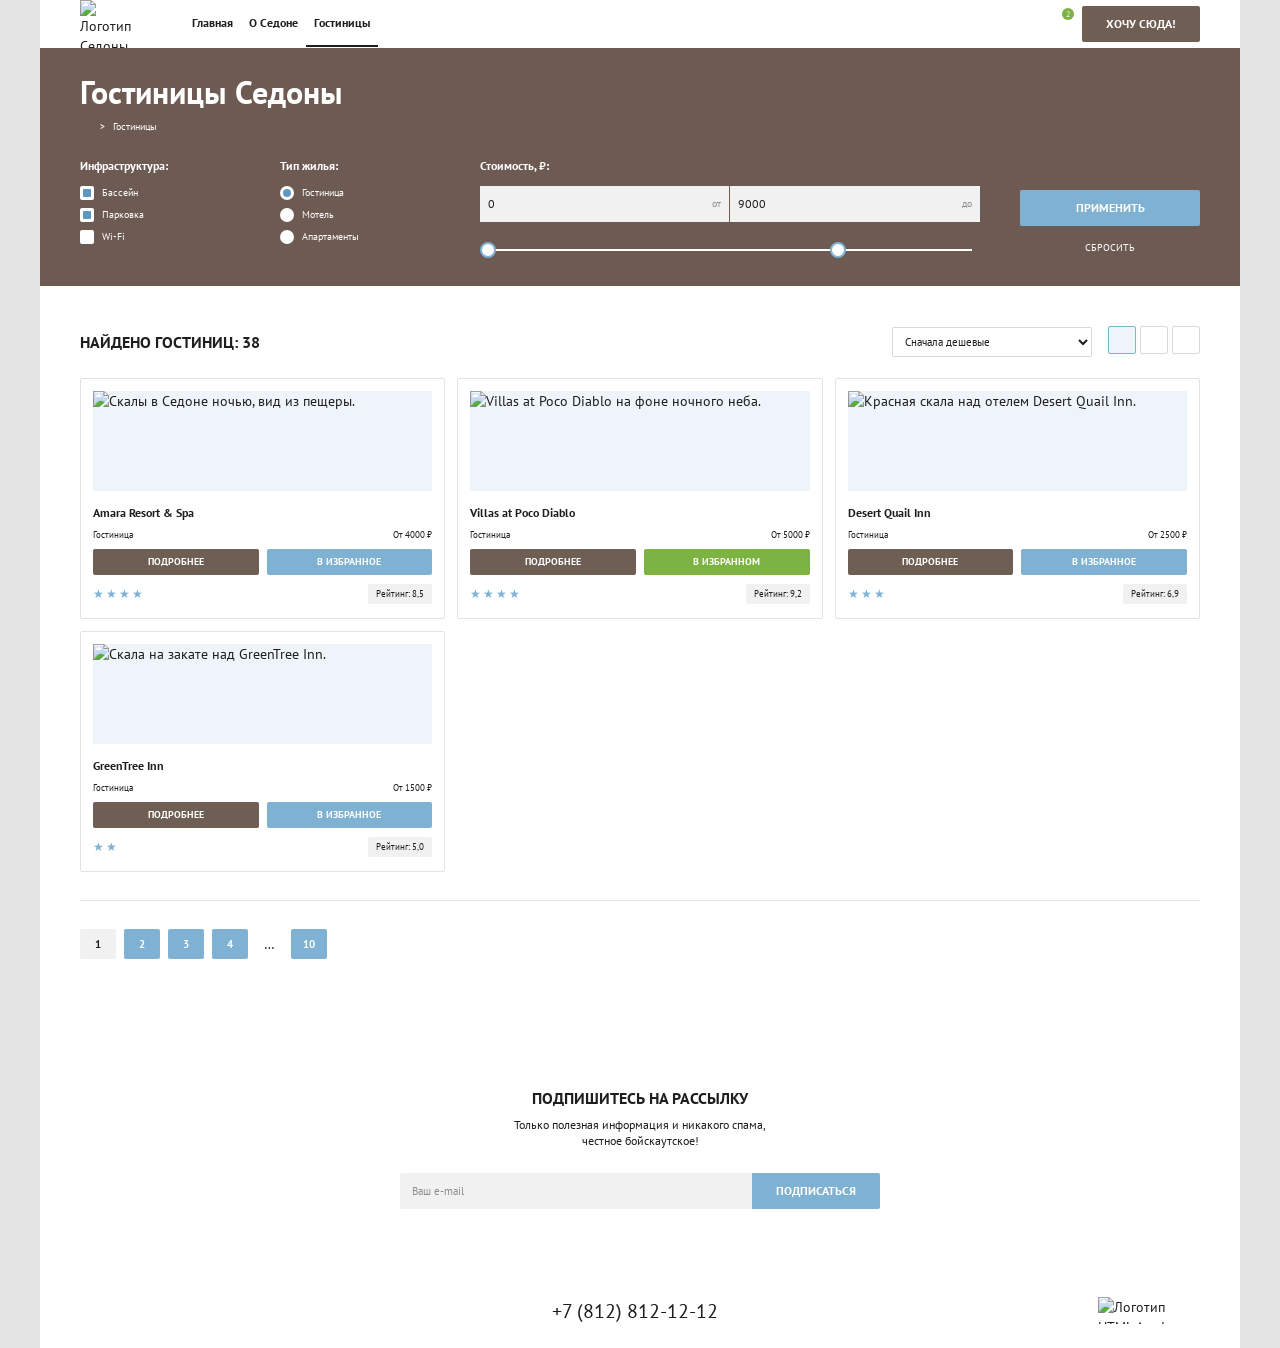
==== catalog.html @ 5eb01d87 "First try site" ====
<!DOCTYPE html>
<html lang="ru">
<head>
  <meta charset="utf-8">
  <meta name="viewport" content="width=device-width, initial-scale=1">
  <title>Гостиницы Седоны</title>
  <link rel="preload" href="fonts/ptsans-400.woff2" as="font" type="font/woff2" crossorigin>
  <link rel="preload" href="fonts/ptsans-700.woff2" as="font" type="font/woff2" crossorigin>
  <link rel="stylesheet" href="styles/styles.css">
</head>
<body>
  <header class="page-header">
    <div class="page-header__wrapper">
      <a class="logo" href="index.html">
        <img src="images/logo.svg" width="64" height="48" alt="Логотип Седоны.">
      </a>
      <nav class="main-nav">
        <ul class="main-nav__list">
          <li class="main-nav__item"><a class="main-nav__link" href="index.html">Главная</a></li>
          <li class="main-nav__item"><a class="main-nav__link" href="#">О Седоне</a></li>
          <li class="main-nav__item"><a class="main-nav__link main-nav__link--current" href="catalog.html">Гостиницы</a></li>
        </ul>
      </nav>
      <ul class="user-nav">
        <li class="user-nav__item">
          <button class="user-nav__button user-nav__button--search" type="button">
            <span class="visually-hidden">Поиск гостиницы</span>
          </button>
        </li>
        <li class="user-nav__item">
          <a class="user-nav__link user-nav__link--favorites" href="#">
            <span class="visually-hidden">Избранное:</span>
            <span class="user-nav__counter">2</span>
          </a>
        </li>
        <li class="user-nav__item">
          <a class="button button--brown" href="#">Хочу сюда!</a>
        </li>
      </ul>
    </div>
  </header>

  <main class="page-main">
    <section class="catalog-hero">
      <div class="catalog-hero__wrapper">
        <h1 class="catalog-hero__title">Гостиницы Седоны</h1>
        <ul class="breadcrumbs">
          <li class="breadcrumbs__item"><a class="breadcrumbs__link breadcrumbs__link--home" href="index.html"><span class="visually-hidden">Главная</span></a></li>
          <li class="breadcrumbs__item">Гостиницы</li>
        </ul>

        <form class="filter" action="https://echo.htmlacademy.ru/" method="post">
          <fieldset class="filter__group">
            <legend class="filter__legend">Инфраструктура:</legend>
            <label class="check">
              <input class="check__input visually-hidden" type="checkbox" name="infrastructure" value="pool" checked>
              <span class="check__box"></span>
              <span class="check__text">Бассейн</span>
            </label>
            <label class="check">
              <input class="check__input visually-hidden" type="checkbox" name="infrastructure" value="parking" checked>
              <span class="check__box"></span>
              <span class="check__text">Парковка</span>
            </label>
            <label class="check">
              <input class="check__input visually-hidden" type="checkbox" name="infrastructure" value="wifi">
              <span class="check__box"></span>
              <span class="check__text">Wi-Fi</span>
            </label>
          </fieldset>

          <fieldset class="filter__group">
            <legend class="filter__legend">Тип жилья:</legend>
            <label class="check check--radio">
              <input class="check__input visually-hidden" type="radio" name="type" value="hotel" checked>
              <span class="check__box"></span>
              <span class="check__text">Гостиница</span>
            </label>
            <label class="check check--radio">
              <input class="check__input visually-hidden" type="radio" name="type" value="motel">
              <span class="check__box"></span>
              <span class="check__text">Мотель</span>
            </label>
            <label class="check check--radio">
              <input class="check__input visually-hidden" type="radio" name="type" value="apartments">
              <span class="check__box"></span>
              <span class="check__text">Апартаменты</span>
            </label>
          </fieldset>

          <fieldset class="filter__group filter__group--price">
            <legend class="filter__legend">Стоимость, ₽:</legend>
            <div class="price">
              <label class="price__field">
                <span class="price__label">от</span>
                <input class="price__input" type="number" name="price-min" min="0" max="9000" value="0">
              </label>
              <label class="price__field">
                <span class="price__label">до</span>
                <input class="price__input" type="number" name="price-max" min="0" max="9000" value="9000">
              </label>
            </div>
            <div class="range">
              <input class="range__input" type="range" name="range-min" min="0" max="9000" value="0" aria-label="Минимальная стоимость">
              <input class="range__input" type="range" name="range-max" min="0" max="9000" value="6500" aria-label="Максимальная стоимость">
            </div>
          </fieldset>

          <div class="filter__buttons">
            <button class="button button--blue button--wide" type="submit">Применить</button>
            <button class="filter__reset" type="reset">Сбросить</button>
          </div>
        </form>
      </div>
    </section>

    <section class="catalog">
      <div class="catalog__top">
        <h2 class="catalog__title">Найдено гостиниц: 38</h2>
        <div class="catalog__controls">
          <label class="visually-hidden" for="sort">Сортировка</label>
          <select class="catalog__sort" id="sort" name="sort">
            <option value="price-asc" selected>Сначала дешевые</option>
            <option value="price-desc">Сначала дорогие</option>
            <option value="rating">По рейтингу</option>
          </select>
          <ul class="view-switch">
            <li><button class="view-switch__button view-switch__button--grid view-switch__button--active" type="button"><span class="visually-hidden">Плитка</span></button></li>
            <li><button class="view-switch__button view-switch__button--cards" type="button"><span class="visually-hidden">Крупные карточки</span></button></li>
            <li><button class="view-switch__button view-switch__button--list" type="button"><span class="visually-hidden">Список</span></button></li>
          </ul>
        </div>
      </div>

      <ul class="catalog__list">
        <li class="card">
          <img class="card__image" src="#" alt="Скалы в Седоне ночью, вид из пещеры.">
          <h3 class="card__title">Amara Resort &amp; Spa</h3>
          <p class="card__type">Гостиница</p>
          <p class="card__price">От 4000 ₽</p>
          <a class="button button--brown button--small card__more" href="#">Подробнее</a>
          <button class="button button--blue button--small card__fav" type="button">В избранное</button>
          <p class="card__stars stars stars--4"><span class="visually-hidden">4 звезды</span></p>
          <p class="card__rating">Рейтинг: 8,5</p>
        </li>
        <li class="card">
          <img class="card__image" src="#" alt="Villas at Poco Diablo на фоне ночного неба.">
          <h3 class="card__title">Villas at Poco Diablo</h3>
          <p class="card__type">Гостиница</p>
          <p class="card__price">От 5000 ₽</p>
          <a class="button button--brown button--small card__more" href="#">Подробнее</a>
          <button class="button button--green button--small card__fav" type="button">В избранном</button>
          <p class="card__stars stars stars--4"><span class="visually-hidden">4 звезды</span></p>
          <p class="card__rating">Рейтинг: 9,2</p>
        </li>
        <li class="card">
          <img class="card__image" src="#" alt="Красная скала над отелем Desert Quail Inn.">
          <h3 class="card__title">Desert Quail Inn</h3>
          <p class="card__type">Гостиница</p>
          <p class="card__price">От 2500 ₽</p>
          <a class="button button--brown button--small card__more" href="#">Подробнее</a>
          <button class="button button--blue button--small card__fav" type="button">В избранное</button>
          <p class="card__stars stars stars--3"><span class="visually-hidden">3 звезды</span></p>
          <p class="card__rating">Рейтинг: 6,9</p>
        </li>
        <li class="card">
          <img class="card__image" src="#" alt="Скала на закате над GreenTree Inn.">
          <h3 class="card__title">GreenTree Inn</h3>
          <p class="card__type">Гостиница</p>
          <p class="card__price">От 1500 ₽</p>
          <a class="button button--brown button--small card__more" href="#">Подробнее</a>
          <button class="button button--blue button--small card__fav" type="button">В избранное</button>
          <p class="card__stars stars stars--2"><span class="visually-hidden">2 звезды</span></p>
          <p class="card__rating">Рейтинг: 5,0</p>
        </li>
      </ul>

      <nav class="pagination" aria-label="Страницы каталога">
        <ul class="pagination__list">
          <li><a class="pagination__link pagination__link--current" href="#" aria-current="page">1</a></li>
          <li><a class="pagination__link" href="#">2</a></li>
          <li><a class="pagination__link" href="#">3</a></li>
          <li><a class="pagination__link" href="#">4</a></li>
          <li class="pagination__dots">…</li>
          <li><a class="pagination__link" href="#">10</a></li>
        </ul>
      </nav>
    </section>

    <section class="subscribe subscribe--plain">
      <h2 class="subscribe__title">Подпишитесь на рассылку</h2>
      <p class="subscribe__text">Только полезная информация и никакого спама, честное бойскаутское!</p>
      <form class="subscribe__form" action="https://echo.htmlacademy.ru/" method="post">
        <label class="visually-hidden" for="subscribe-email">Ваш e-mail</label>
        <input class="subscribe__input" id="subscribe-email" type="email" name="email" placeholder="Ваш e-mail" required>
        <button class="button button--blue" type="submit">Подписаться</button>
      </form>
    </section>
  </main>

  <footer class="page-footer">
    <div class="page-footer__wrapper">
      <ul class="social">
        <li class="social__item">
          <a class="social__link social__link--vk" href="https://vk.com/htmlacademy"><span class="visually-hidden">Вконтакте</span></a>
        </li>
        <li class="social__item">
          <a class="social__link social__link--tg" href="https://t.me/htmlacademy"><span class="visually-hidden">Телеграм</span></a>
        </li>
        <li class="social__item">
          <a class="social__link social__link--yt" href="https://www.youtube.com/user/htmlacademyru"><span class="visually-hidden">Ютуб</span></a>
        </li>
      </ul>
      <a class="page-footer__phone" href="tel:+78128121212">+7 (812) 812-12-12</a>
      <a class="page-footer__academy" href="https://htmlacademy.ru/">
        <img src="images/htmlacademy.svg" width="102" height="27" alt="Логотип HTML Academy.">
      </a>
    </div>
  </footer>
</body>
</html>
---- styles/styles.css ----
/* ===== 4. Шрифты и базовая типографика ===== */
@font-face {
  font-family: "PT Sans";
  src: url("../fonts/ptsans-400.woff2") format("woff2");
  font-weight: 400;
  font-style: normal;
  font-display: swap;
}

@font-face {
  font-family: "PT Sans";
  src: url("../fonts/ptsans-700.woff2") format("woff2");
  font-weight: 700;
  font-style: normal;
  font-display: swap;
}

:root {
  --color-text: #1e1e1e;
  --color-white: #ffffff;
  --color-brown: #6f5e54;
  --color-brown-dark: #55463e;
  --color-blue: #7fb1d3;
  --color-blue-dark: #5f98c0;
  --color-blue-light: #eef4f9;
  --color-green: #7cb342;
  --color-grey: #f1f1f1;
  --color-grey-dark: #8d8d8d;
  --color-error: #d9372b;
  --page-width: 1200px;
}

html,
body {
  height: 100%; /* 5. Стики-футер */
}

body {
  display: flex;
  flex-direction: column;
  min-height: 100%;
  margin: 0;
  font-family: "PT Sans", "Arial", sans-serif;
  font-size: 14px;
  font-weight: 400;
  line-height: 20px;
  color: var(--color-text);
  background-color: #e5e5e5;
}

h1,
h2,
h3,
p,
ul {
  margin: 0;
  padding: 0;
}

ul {
  list-style-type: none; /* 6. Без булетов */
}

img {
  display: block;
  max-width: 100%;
}

a {
  color: inherit;
  text-decoration: none;
}

button,
input,
select {
  font: inherit;
  color: inherit;
}

/* ===== 6. Утилиты ===== */
.visually-hidden {
  position: absolute;
  width: 1px;
  height: 1px;
  margin: -1px;
  padding: 0;
  overflow: hidden;
  clip: rect(0 0 0 0);
  white-space: nowrap;
  border: 0;
}

/* ===== Страница ===== */
.page-header,
.page-main,
.page-footer {
  width: 100%;
  max-width: var(--page-width);
  margin-right: auto;
  margin-left: auto;
  background-color: var(--color-white);
}

.page-main {
  flex-grow: 1; /* футер прижат к низу */
}

/* ===== Кнопки ===== */
.button {
  display: inline-block;
  box-sizing: border-box;
  padding: 10px 24px;
  font-size: 12px;
  font-weight: 700;
  line-height: 16px;
  text-align: center;
  text-transform: uppercase;
  color: var(--color-white);
  background-color: var(--color-brown);
  border: none;
  border-radius: 2px;
  cursor: pointer;
}

.button--brown:hover,
.button--brown:focus-visible {
  background-color: var(--color-brown-dark);
}

.button--blue {
  background-color: var(--color-blue);
}

.button--blue:hover,
.button--blue:focus-visible {
  background-color: var(--color-blue-dark);
}

.button--green {
  background-color: var(--color-green);
}

.button--green:hover,
.button--green:focus-visible {
  background-color: #66972f;
}

.button:active {
  opacity: 0.7;
}

.button--wide {
  width: 100%;
}

.button--small {
  padding: 6px 8px;
  font-size: 10px;
  line-height: 14px;
}

/* ===== Шапка ===== */
.page-header__wrapper {
  display: flex;
  align-items: center;
  justify-content: space-between;
  flex-wrap: wrap;
  padding: 0 40px;
}

.logo {
  display: block;
  margin-right: 40px;
}

.main-nav {
  flex-grow: 1;
}

.main-nav__list {
  display: flex;
  flex-wrap: wrap;
}

.main-nav__link {
  display: block;
  padding: 14px 8px;
  font-size: 12px;
  font-weight: 700;
  line-height: 16px;
}

.main-nav__link:hover,
.main-nav__link:focus-visible {
  color: var(--color-blue-dark);
}

.main-nav__link--current {
  border-bottom: 2px solid var(--color-text);
}

.main-nav__link--current:hover {
  color: inherit;
}

.user-nav {
  display: flex;
  align-items: center;
  flex-wrap: wrap;
  gap: 16px;
}

.user-nav__button,
.user-nav__link {
  position: relative;
  display: block;
  width: 20px;
  height: 20px;
  padding: 0;
  background-color: transparent;
  background-repeat: no-repeat;
  background-position: center;
  border: none;
  cursor: pointer;
}

.user-nav__button--search {
  background-image: url("../images/icon-search.svg");
}

.user-nav__link--favorites {
  background-image: url("../images/icon-heart.svg");
}

.user-nav__counter {
  position: absolute;
  top: -6px;
  right: -8px;
  min-width: 12px;
  font-size: 8px;
  line-height: 12px;
  text-align: center;
  color: var(--color-white);
  background-color: var(--color-green);
  border-radius: 6px;
}

.user-nav__button:hover,
.user-nav__link:hover {
  opacity: 0.6;
}

/* ===== Главная: hero ===== */
.hero {
  display: flex;
  justify-content: center;
  min-height: 330px;
  background-color: #8e6f5e;
  background-image: url("../images/hero.jpg");
  background-position: center;
  background-size: cover;
  background-repeat: no-repeat;
  color: var(--color-white);
}

.hero__wrapper {
  display: flex;
  flex-direction: column;
  align-items: center;
  justify-content: center;
  padding: 40px 20px 60px;
  text-align: center;
}

.hero__welcome {
  font-size: 22px;
  font-weight: 700;
  line-height: 26px;
  color: var(--color-blue);
}

.hero__welcome-sub {
  display: block;
  font-size: 12px;
  line-height: 16px;
}

.hero__title {
  font-size: 80px;
  font-weight: 700;
  line-height: 90px;
  text-transform: uppercase;
  letter-spacing: 0.05em;
}

.hero__slogan {
  font-size: 22px;
  font-style: italic;
  line-height: 26px;
}

/* ===== Главная: intro ===== */
.intro {
  padding: 60px 20px 40px;
  text-align: center;
}

.intro__title {
  max-width: 600px;
  margin: 0 auto 12px;
  font-size: 18px;
  font-weight: 700;
  line-height: 24px;
  text-transform: uppercase;
}

.intro__text {
  font-size: 12px;
  line-height: 16px;
}

/* ===== Главная: причины (грид) ===== */
.reasons__list {
  display: grid;
  grid-template-columns: repeat(3, 1fr);
}

.reasons__item {
  box-sizing: border-box;
  min-height: 170px;
  padding: 30px 30px 20px;
  text-align: center;
}

.reasons__item--tile {
  display: flex;
  flex-direction: column;
  justify-content: center;
  color: var(--color-white);
  background-color: var(--color-blue);
}

.reasons__item--tile-first {
  min-height: 230px;
}

.reasons__item--tile-last {
  min-height: 230px;
}

.reasons__item--photo-top {
  grid-column: 2 / 4;
  padding: 0;
}

.reasons__item--photo-bottom {
  grid-column: 1 / 3;
  grid-row: 3;
  padding: 0;
}

.reasons__item--tile-last {
  grid-column: 3;
  grid-row: 3;
}

.reasons__item--feature {
  display: flex;
  flex-direction: column;
  align-items: center;
  padding-top: 48px;
  background-color: var(--color-white);
}

.reasons__item--feature-accent {
  background-color: var(--color-blue-light);
}

.reasons__item--feature .reasons__title::after {
  content: "";
  display: block;
  width: 40px;
  height: 1px;
  margin: 12px auto;
  background-color: var(--color-text);
}

.reasons__image {
  width: 100%;
  height: 100%;
  min-height: 230px;
  object-fit: cover;
}

.reasons__title {
  font-size: 12px;
  font-weight: 700;
  line-height: 16px;
  text-transform: uppercase;
}

.reasons__text {
  font-size: 10px;
  line-height: 14px;
}

/* ===== Главная: comfort ===== */
.comfort {
  padding: 56px 40px 40px;
  text-align: center;
}

.comfort__title {
  max-width: 460px;
  margin: 0 auto 8px;
  font-size: 18px;
  font-weight: 700;
  line-height: 24px;
  text-transform: uppercase;
}

.comfort__text {
  margin-bottom: 36px;
  font-size: 12px;
  line-height: 16px;
}

.comfort__list {
  display: grid;
  grid-template-columns: repeat(3, 1fr);
  gap: 1px;
}

.comfort__item {
  padding: 100px 40px 30px;
  background-color: var(--color-blue-light);
  background-repeat: no-repeat;
  background-position: center 40px;
  background-size: 40px;
}

.comfort__item--home {
  background-image: url("../images/icon-home.svg");
}

.comfort__item--food {
  background-image: url("../images/icon-food.svg");
}

.comfort__item--gifts {
  background-image: url("../images/icon-gifts.svg");
}

.comfort__item-title {
  margin-bottom: 8px;
  font-size: 12px;
  font-weight: 700;
  line-height: 16px;
  text-transform: uppercase;
}

.comfort__item-text {
  font-size: 10px;
  line-height: 14px;
}

/* ===== Главная: interest ===== */
.interest {
  display: flex;
  flex-direction: column;
  align-items: center;
  padding: 40px 20px 56px;
  text-align: center;
}

.interest__title {
  margin-bottom: 8px;
  font-size: 14px;
  font-weight: 700;
  line-height: 20px;
  text-transform: uppercase;
}

.interest__text {
  max-width: 340px;
  margin-bottom: 24px;
  font-size: 12px;
  line-height: 16px;
}

.interest .button {
  width: auto;
  min-width: 170px;
}

/* ===== Подписка ===== */
.subscribe {
  display: flex;
  flex-direction: column;
  align-items: center;
  padding: 56px 20px 64px;
  text-align: center;
  color: var(--color-white);
  background-color: #6b7f94;
  background-image: url("../images/subscribe.jpg");
  background-position: center;
  background-size: cover;
  background-repeat: no-repeat;
}

.subscribe--plain {
  color: var(--color-text);
  background: none;
}

.subscribe__title {
  margin-bottom: 8px;
  font-size: 16px;
  font-weight: 700;
  line-height: 22px;
  text-transform: uppercase;
}

.subscribe__text {
  max-width: 280px;
  margin-bottom: 24px;
  font-size: 12px;
  line-height: 16px;
}

.subscribe__form {
  display: flex;
  flex-wrap: wrap;
  justify-content: center;
  width: 100%;
  max-width: 480px;
}

.subscribe__input {
  flex-grow: 1;
  box-sizing: border-box;
  min-width: 200px;
  padding: 8px 12px;
  font-size: 11px;
  color: var(--color-text);
  background-color: var(--color-grey);
  border: none;
  border-radius: 2px 0 0 2px;
}

.subscribe__input::placeholder {
  color: var(--color-grey-dark);
}

.subscribe__form .button {
  border-radius: 0 2px 2px 0;
}

/* ===== Футер ===== */
.page-footer__wrapper {
  display: flex;
  align-items: center;
  justify-content: space-between;
  flex-wrap: wrap;
  gap: 20px;
  padding: 24px 40px;
}

.social {
  display: flex;
  flex-wrap: wrap;
  gap: 16px;
}

.social__link {
  display: block;
  width: 20px;
  height: 20px;
  background-repeat: no-repeat;
  background-position: center;
}

.social__link--vk {
  background-image: url("../images/icon-vk.svg");
}

.social__link--tg {
  background-image: url("../images/icon-tg.svg");
}

.social__link--yt {
  background-image: url("../images/icon-yt.svg");
}

.social__link:hover,
.page-footer__academy:hover {
  opacity: 0.6;
}

.page-footer__phone {
  font-size: 20px;
  line-height: 26px;
}

/* ===== Каталог: hero и фильтр ===== */
.catalog-hero {
  color: var(--color-white);
  background-color: #6d5a52;
  background-image: url("../images/catalog-hero.jpg");
  background-position: center;
  background-size: cover;
  background-repeat: no-repeat;
}

.catalog-hero__wrapper {
  padding: 24px 40px 28px;
}

.catalog-hero__title {
  margin-bottom: 8px;
  font-size: 32px;
  font-weight: 700;
  line-height: 40px;
}

.breadcrumbs {
  display: flex;
  align-items: center;
  flex-wrap: wrap;
  gap: 8px;
  margin-bottom: 24px;
  font-size: 10px;
  line-height: 14px;
}

.breadcrumbs__item + .breadcrumbs__item::before {
  content: ">";
  margin-right: 8px;
}

.breadcrumbs__link--home {
  display: block;
  width: 12px;
  height: 12px;
  background: url("../images/icon-home-small.svg") no-repeat center;
}

.filter {
  display: grid;
  grid-template-columns: 160px 160px 1fr 180px;
  gap: 24px 40px;
}

.filter__group {
  min-width: 0;
  margin: 0;
  padding: 0;
  border: none;
}

.filter__legend {
  margin-bottom: 12px;
  padding: 0;
  font-size: 12px;
  font-weight: 700;
  line-height: 16px;
}

.filter__buttons {
  display: flex;
  flex-direction: column;
  align-items: center;
  gap: 12px;
  align-self: end;
}

.filter__reset {
  padding: 0;
  font-size: 10px;
  text-transform: uppercase;
  background: none;
  border: none;
  cursor: pointer;
}

.filter__reset:hover {
  text-decoration: underline;
}

/* Чекбоксы и радио */
.check {
  position: relative;
  display: flex;
  align-items: center;
  gap: 8px;
  margin-bottom: 8px;
  font-size: 10px;
  line-height: 14px;
  cursor: pointer;
}

.check__box {
  position: relative;
  flex-shrink: 0;
  box-sizing: border-box;
  width: 14px;
  height: 14px;
  background-color: var(--color-white);
  border-radius: 2px;
}

.check--radio .check__box {
  border-radius: 50%;
}

.check__input:checked + .check__box::after {
  content: "";
  position: absolute;
  top: 3px;
  left: 3px;
  width: 8px;
  height: 8px;
  background-color: var(--color-blue-dark);
  border-radius: 1px;
}

.check--radio .check__input:checked + .check__box::after {
  border-radius: 50%;
}

.check__input:focus-visible + .check__box {
  outline: 2px solid var(--color-blue);
  outline-offset: 2px;
}

.check:hover .check__box {
  box-shadow: 0 0 0 2px rgba(255, 255, 255, 0.4);
}

/* Цена */
.price {
  display: flex;
  gap: 1px;
  margin-bottom: 20px;
}

.price__field {
  display: flex;
  align-items: center;
  flex-grow: 1;
  min-width: 0;
  color: var(--color-text);
  background-color: var(--color-grey);
}

.price__label {
  padding: 0 8px;
  font-size: 10px;
  color: var(--color-grey-dark);
  order: 2;
}

.price__input {
  flex-grow: 1;
  box-sizing: border-box;
  width: 100%;
  min-width: 0;
  padding: 8px;
  font-size: 12px;
  background: none;
  border: none;
  -moz-appearance: textfield;
  appearance: textfield;
}

.price__input::-webkit-outer-spin-button,
.price__input::-webkit-inner-spin-button {
  margin: 0;
  -webkit-appearance: none;
  appearance: none;
}

/* Range-слайдер на двух инпутах */
.range {
  position: relative;
  height: 16px;
  margin: 0 8px;
}

.range::before {
  content: "";
  position: absolute;
  top: 7px;
  right: 0;
  left: 0;
  height: 2px;
  background-color: var(--color-white);
}

.range__input {
  position: absolute;
  top: 0;
  left: -8px;
  width: calc(100% + 16px);
  height: 16px;
  margin: 0;
  background: none;
  pointer-events: none;
  -webkit-appearance: none;
  appearance: none;
}

.range__input::-webkit-slider-runnable-track {
  height: 16px;
  background: none;
}

.range__input::-moz-range-track {
  height: 16px;
  background: none;
}

.range__input::-webkit-slider-thumb {
  box-sizing: border-box;
  width: 16px;
  height: 16px;
  background-color: var(--color-white);
  border: 2px solid var(--color-blue);
  border-radius: 50%;
  cursor: pointer;
  pointer-events: auto;
  -webkit-appearance: none;
  appearance: none;
}

.range__input::-moz-range-thumb {
  box-sizing: border-box;
  width: 16px;
  height: 16px;
  background-color: var(--color-white);
  border: 2px solid var(--color-blue);
  border-radius: 50%;
  cursor: pointer;
  pointer-events: auto;
}

.range__input:focus-visible {
  outline: none;
}

.range__input:focus-visible::-webkit-slider-thumb {
  outline: 2px solid var(--color-text);
}

.range__input:focus-visible::-moz-range-thumb {
  outline: 2px solid var(--color-text);
}

/* ===== Каталог: список ===== */
.catalog {
  padding: 40px 40px 0;
}

.catalog__top {
  display: flex;
  align-items: center;
  justify-content: space-between;
  flex-wrap: wrap;
  gap: 16px;
  margin-bottom: 20px;
}

.catalog__title {
  font-size: 16px;
  font-weight: 700;
  line-height: 22px;
  text-transform: uppercase;
}

.catalog__controls {
  display: flex;
  align-items: center;
  gap: 16px;
}

.catalog__sort {
  box-sizing: border-box;
  width: 200px;
  padding: 6px 8px;
  font-size: 11px;
  background-color: var(--color-white);
  border: 1px solid #d9d9d9;
  border-radius: 2px;
}

.view-switch {
  display: flex;
  gap: 4px;
}

.view-switch__button {
  width: 28px;
  height: 28px;
  padding: 0;
  background-color: var(--color-white);
  background-repeat: no-repeat;
  background-position: center;
  border: 1px solid #d9d9d9;
  border-radius: 2px;
  cursor: pointer;
}

.view-switch__button--grid {
  background-image: url("../images/icon-view-grid.svg");
}

.view-switch__button--cards {
  background-image: url("../images/icon-view-cards.svg");
}

.view-switch__button--list {
  background-image: url("../images/icon-view-list.svg");
}

.view-switch__button--active,
.view-switch__button:hover {
  background-color: var(--color-blue-light);
  border-color: var(--color-blue);
}

.catalog__list {
  display: grid;
  grid-template-columns: repeat(3, 1fr);
  gap: 12px;
  padding-bottom: 28px;
  border-bottom: 1px solid #e3e3e3;
}

.card {
  display: grid;
  grid-template-columns: 1fr 1fr;
  grid-template-rows: auto auto auto auto auto;
  align-items: center;
  gap: 8px;
  padding: 12px 12px 14px;
  border: 1px solid #e3e3e3;
  border-radius: 2px;
}

.card__image {
  grid-column: 1 / -1;
  width: 100%;
  height: 100px;
  object-fit: cover;
  background-color: var(--color-blue-light);
}

.card__title {
  grid-column: 1 / -1;
  margin-top: 6px;
  font-size: 12px;
  font-weight: 700;
  line-height: 16px;
}

.card__type,
.card__price {
  font-size: 9px;
  line-height: 12px;
}

.card__price {
  text-align: right;
}

.card__more,
.card__fav {
  width: 100%;
}

.card__rating {
  justify-self: end;
  padding: 4px 8px;
  font-size: 9px;
  line-height: 12px;
  background-color: var(--color-grey);
  border-radius: 2px;
}

.stars::before {
  color: var(--color-blue);
  font-size: 12px;
  letter-spacing: 2px;
}

.stars--2::before {
  content: "★★";
}

.stars--3::before {
  content: "★★★";
}

.stars--4::before {
  content: "★★★★";
}

.stars--5::before {
  content: "★★★★★";
}

/* Пагинация */
.pagination {
  padding: 28px 0 72px;
}

.pagination__list {
  display: flex;
  align-items: center;
  flex-wrap: wrap;
  gap: 8px;
}

.pagination__link {
  display: block;
  min-width: 20px;
  padding: 8px;
  font-size: 11px;
  font-weight: 700;
  line-height: 14px;
  text-align: center;
  color: var(--color-white);
  background-color: var(--color-blue);
  border-radius: 2px;
}

.pagination__link:hover,
.pagination__link:focus-visible {
  background-color: var(--color-blue-dark);
}

.pagination__link--current {
  color: var(--color-text);
  background-color: var(--color-grey);
}

.pagination__link--current:hover {
  background-color: var(--color-grey);
}

.pagination__dots {
  padding: 0 8px;
}

/* ===== 9. Модальное окно, поповер, степпер ===== */
.modal {
  position: fixed;
  top: 0;
  right: 0;
  bottom: 0;
  left: 0;
  z-index: 10;
  display: none;
  align-items: center;
  justify-content: center;
  padding: 20px;
  background-color: rgba(255, 255, 255, 0.75);
  overflow-y: auto;
}

.modal--show {
  display: flex;
}

.modal__window {
  position: relative;
  box-sizing: border-box;
  width: 100%;
  max-width: 500px;
  margin: auto;
  padding: 44px 48px 48px;
  background-color: var(--color-white);
  border-radius: 24px;
  box-shadow: 0 12px 40px rgba(0, 0, 0, 0.18);
}

.modal__title {
  margin-bottom: 40px;
  padding-right: 48px;
  font-size: 22px;
  font-weight: 700;
  line-height: 28px;
  text-transform: uppercase;
}

.modal__close {
  position: absolute;
  top: 40px;
  right: 40px;
  width: 36px;
  height: 36px;
  padding: 0;
  background-color: var(--color-grey);
  background-image: url("../images/icon-close.svg");
  background-position: center;
  background-repeat: no-repeat;
  border: none;
  border-radius: 50%;
  cursor: pointer;
}

.modal__close:hover {
  background-color: #dcdcdc;
}

.search-form {
  display: grid;
  gap: 24px;
}

.search-form__field {
  display: grid;
  grid-template-columns: 95px 1fr;
  align-items: center;
  gap: 6px 0;
}

.search-form__label {
  font-size: 14px;
  font-weight: 700;
  line-height: 18px;
}

.search-form__input {
  box-sizing: border-box;
  width: 100%;
  height: 40px;
  padding: 0 40px 0 14px;
  font-size: 14px;
  font-weight: 700;
  background-color: var(--color-grey);
  background-image: url("../images/icon-calendar.svg");
  background-position: right 14px center;
  background-repeat: no-repeat;
  border: none;
  border-radius: 4px;
}

.search-form__error,
.search-form__hint {
  grid-column: 2;
  font-size: 12px;
  line-height: 16px;
}

.search-form__error {
  color: #ff6b6b;
}

.search-form__counters {
  display: flex;
  align-items: center;
  justify-content: space-between;
  flex-wrap: wrap;
  gap: 16px;
}

.search-form__counter {
  display: flex;
  align-items: center;
  gap: 12px;
}

.search-form__counter .stepper {
  margin-left: 0;
}

.search-form__info-wrap {
  position: relative;
  display: inline-flex;
  margin-left: -4px;
}

.search-form__info {
  width: 20px;
  height: 20px;
  padding: 0;
  font-size: 12px;
  font-weight: 700;
  line-height: 20px;
  color: var(--color-white);
  background-color: var(--color-blue);
  border: none;
  border-radius: 50%;
  cursor: pointer;
}

.search-form__info:hover {
  background-color: var(--color-blue-dark);
}

.popover {
  position: absolute;
  top: calc(100% + 12px);
  left: 50%;
  z-index: 1;
  display: none;
  box-sizing: border-box;
  width: 180px;
  padding: 12px 14px;
  font-size: 12px;
  line-height: 16px;
  color: var(--color-white);
  background-color: #333;
  border-radius: 8px;
  box-shadow: 0 4px 16px rgba(0, 0, 0, 0.25);
  transform: translateX(-50%);
}

.search-form__info:hover + .popover,
.search-form__info:focus-visible + .popover {
  display: block;
}

.button--large {
  padding: 14px 24px;
  font-size: 14px;
  line-height: 18px;
  border-radius: 8px;
}

/* Степпер количества */
.stepper {
  display: flex;
  align-items: center;
  box-sizing: border-box;
  width: 108px;
  height: 40px;
  background-color: var(--color-grey);
  border-radius: 4px;
}

.stepper__input {
  box-sizing: border-box;
  width: 36px;
  min-width: 0;
  padding: 0;
  font-size: 14px;
  font-weight: 700;
  text-align: center;
  background: none;
  border: none;
  -moz-appearance: textfield;
  appearance: textfield;
}

.stepper__input::-webkit-outer-spin-button,
.stepper__input::-webkit-inner-spin-button {
  margin: 0;
  -webkit-appearance: none;
  appearance: none;
}

.stepper__button {
  position: relative;
  width: 36px;
  height: 40px;
  padding: 0;
  background: none;
  border: none;
  cursor: pointer;
}

.stepper__button::before,
.stepper__button--plus::after {
  content: "";
  position: absolute;
  top: 50%;
  left: 50%;
  width: 10px;
  height: 2px;
  background-color: #b8b8b8;
  transform: translate(-50%, -50%);
}

.stepper__button--plus::after {
  width: 2px;
  height: 10px;
}

.stepper__button:hover::before,
.stepper__button--plus:hover::after {
  background-color: var(--color-text);
}

/* ===== Адаптив для узких экранов ===== */
@media (max-width: 900px) {
  .filter {
    grid-template-columns: 1fr 1fr;
  }

  .catalog__list {
    grid-template-columns: repeat(2, 1fr);
  }

  .reasons__list,
  .comfort__list {
    grid-template-columns: 1fr;
  }

  .reasons__item--photo-top,
  .reasons__item--photo-bottom,
  .reasons__item--tile-last {
    grid-column: auto;
    grid-row: auto;
  }
}
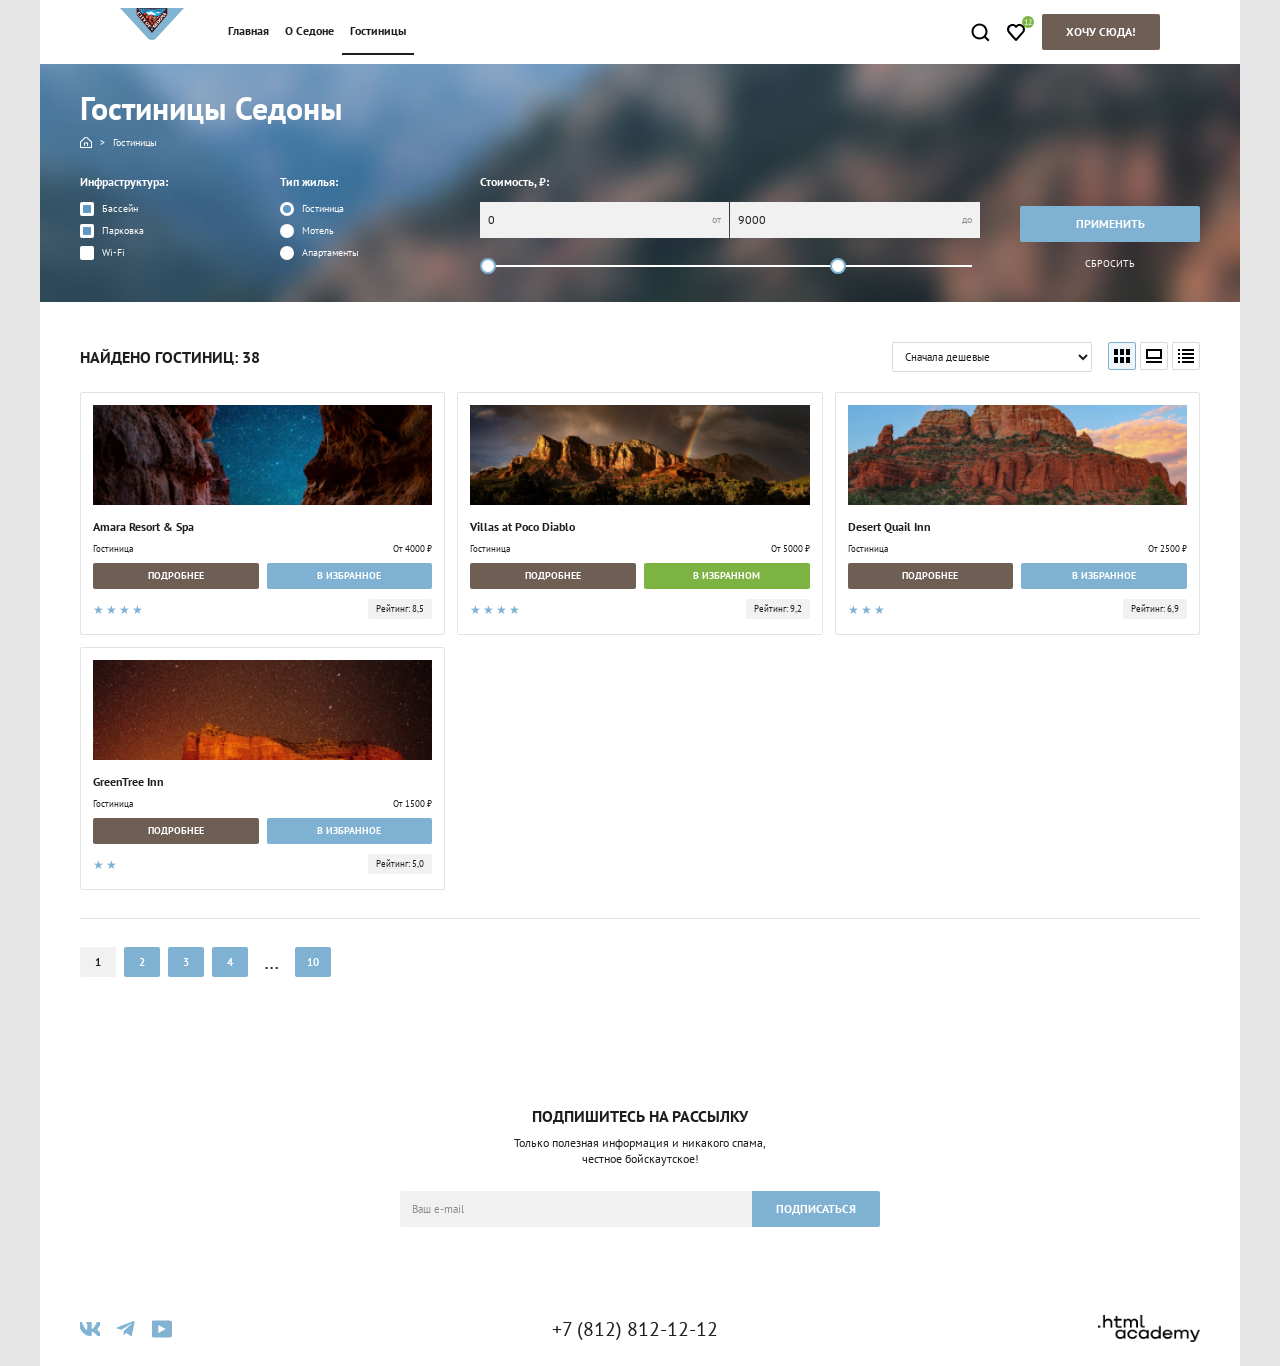
==== commit 1e23b1c6: "All project" ====
--- a/catalog.html
+++ b/catalog.html
@@ -30,7 +30,7 @@
         <li class="user-nav__item">
           <a class="user-nav__link user-nav__link--favorites" href="#">
             <span class="visually-hidden">Избранное:</span>
-            <span class="user-nav__counter">2</span>
+            <span class="user-nav__counter">12</span>
           </a>
         </li>
         <li class="user-nav__item">
@@ -134,7 +134,7 @@
 
       <ul class="catalog__list">
         <li class="card">
-          <img class="card__image" src="#" alt="Скалы в Седоне ночью, вид из пещеры.">
+          <img class="card__image" src="images/hotel-1.png" alt="Скалы в Седоне ночью, вид из пещеры.">
           <h3 class="card__title">Amara Resort &amp; Spa</h3>
           <p class="card__type">Гостиница</p>
           <p class="card__price">От 4000 ₽</p>
@@ -144,7 +144,7 @@
           <p class="card__rating">Рейтинг: 8,5</p>
         </li>
         <li class="card">
-          <img class="card__image" src="#" alt="Villas at Poco Diablo на фоне ночного неба.">
+          <img class="card__image" src="images/hotel-2.png" alt="Villas at Poco Diablo на фоне ночного неба.">
           <h3 class="card__title">Villas at Poco Diablo</h3>
           <p class="card__type">Гостиница</p>
           <p class="card__price">От 5000 ₽</p>
@@ -154,7 +154,7 @@
           <p class="card__rating">Рейтинг: 9,2</p>
         </li>
         <li class="card">
-          <img class="card__image" src="#" alt="Красная скала над отелем Desert Quail Inn.">
+          <img class="card__image" src="images/hotel-3.png" alt="Красная скала над отелем Desert Quail Inn.">
           <h3 class="card__title">Desert Quail Inn</h3>
           <p class="card__type">Гостиница</p>
           <p class="card__price">От 2500 ₽</p>
@@ -164,7 +164,7 @@
           <p class="card__rating">Рейтинг: 6,9</p>
         </li>
         <li class="card">
-          <img class="card__image" src="#" alt="Скала на закате над GreenTree Inn.">
+          <img class="card__image" src="images/hotel-4.png" alt="Скала на закате над GreenTree Inn.">
           <h3 class="card__title">GreenTree Inn</h3>
           <p class="card__type">Гостиница</p>
           <p class="card__price">От 1500 ₽</p>
@@ -189,7 +189,7 @@
 
     <section class="subscribe subscribe--plain">
       <h2 class="subscribe__title">Подпишитесь на рассылку</h2>
-      <p class="subscribe__text">Только полезная информация и никакого спама, честное бойскаутское!</p>
+      <p class="subscribe__text">Только полезная информация и никакого спама,<br> честное бойскаутское!</p>
       <form class="subscribe__form" action="https://echo.htmlacademy.ru/" method="post">
         <label class="visually-hidden" for="subscribe-email">Ваш e-mail</label>
         <input class="subscribe__input" id="subscribe-email" type="email" name="email" placeholder="Ваш e-mail" required>
@@ -213,7 +213,7 @@
       </ul>
       <a class="page-footer__phone" href="tel:+78128121212">+7 (812) 812-12-12</a>
       <a class="page-footer__academy" href="https://htmlacademy.ru/">
-        <img src="images/htmlacademy.svg" width="102" height="27" alt="Логотип HTML Academy.">
+        <img src="images/logo_htmlacademy.png" width="102" height="27" alt="Логотип HTML Academy.">
       </a>
     </div>
   </footer>
--- a/styles/styles.css
+++ b/styles/styles.css
@@ -1,4 +1,4 @@
-/* ===== 4. Шрифты и базовая типографика ===== */
+/* Шрифты и базовая типографика*/
 @font-face {
   font-family: "PT Sans";
   src: url("../fonts/ptsans-400.woff2") format("woff2");
@@ -32,7 +32,7 @@
 
 html,
 body {
-  height: 100%; /* 5. Стики-футер */
+  height: 100%; /*  Стики-футер */
 }
 
 body {
@@ -41,7 +41,7 @@
   min-height: 100%;
   margin: 0;
   font-family: "PT Sans", "Arial", sans-serif;
-  font-size: 14px;
+  font-size: 20px;
   font-weight: 400;
   line-height: 20px;
   color: var(--color-text);
@@ -58,7 +58,7 @@
 }
 
 ul {
-  list-style-type: none; /* 6. Без булетов */
+  list-style-type: none; /*  Без булетов */
 }
 
 img {
@@ -78,7 +78,7 @@
   color: inherit;
 }
 
-/* ===== 6. Утилиты ===== */
+/* Утилиты */
 .visually-hidden {
   position: absolute;
   width: 1px;
@@ -91,7 +91,7 @@
   border: 0;
 }
 
-/* ===== Страница ===== */
+/* Страница */
 .page-header,
 .page-main,
 .page-footer {
@@ -106,7 +106,7 @@
   flex-grow: 1; /* футер прижат к низу */
 }
 
-/* ===== Кнопки ===== */
+/* Кнопки*/
 .button {
   display: inline-block;
   box-sizing: border-box;
@@ -159,23 +159,31 @@
   font-size: 10px;
   line-height: 14px;
 }
-
-/* ===== Шапка ===== */
+.page-header {
+  position: relative;
+  z-index: 10;
+}
+
 .page-header__wrapper {
+  position: relative;
   display: flex;
   align-items: center;
   justify-content: space-between;
   flex-wrap: wrap;
-  padding: 0 40px;
+  padding: 0 80px;
+  min-height: 64px;
 }
 
 .logo {
-  display: block;
-  margin-right: 40px;
+  position: absolute;
+  top: 0;
+  left: 80px;
+  z-index: 10;
 }
 
 .main-nav {
   flex-grow: 1;
+  margin-left: 100px;
 }
 
 .main-nav__list {
@@ -226,11 +234,11 @@
 }
 
 .user-nav__button--search {
-  background-image: url("../images/icon-search.svg");
+  background-image: url("../images/search.svg");
 }
 
 .user-nav__link--favorites {
-  background-image: url("../images/icon-heart.svg");
+  background-image: url("../images/heart.svg");
 }
 
 .user-nav__counter {
@@ -251,39 +259,65 @@
   opacity: 0.6;
 }
 
-/* ===== Главная: hero ===== */
+/*Главная: hero */
 .hero {
+  position: relative;
   display: flex;
   justify-content: center;
   min-height: 330px;
   background-color: #8e6f5e;
-  background-image: url("../images/hero.jpg");
+  background-image: url("../images/Hero.png");
   background-position: center;
   background-size: cover;
   background-repeat: no-repeat;
   color: var(--color-white);
 }
+.hero::after {
+  content: "";
+  position: absolute;
+  bottom: -1px;
+  left: 0;
+  width: 100%;
+  height: 57px;
+  background-color: var(--color-white);
+  z-index: 1;
+
+  clip-path: polygon(
+    0 60%,
+    25% 80%,
+    25% 60%,
+    50% 100%,
+    75% 60%,
+    75% 80%,
+    100% 60%,
+    100% 100%,
+    0 100%
+  );
+}
 
 .hero__wrapper {
   display: flex;
   flex-direction: column;
   align-items: center;
   justify-content: center;
-  padding: 40px 20px 60px;
+  padding: 10px 20px 60px;
   text-align: center;
 }
 
 .hero__welcome {
-  font-size: 22px;
-  font-weight: 700;
-  line-height: 26px;
-  color: var(--color-blue);
+  font-size: 60px;
+  font-weight: 700;
+  line-height: 70px;
+  color: var(--color-blue-dark);
 }
 
 .hero__welcome-sub {
   display: block;
-  font-size: 12px;
-  line-height: 16px;
+  font-family: 'Times New Roman', Times, serif;
+  font-style: italic;
+  font-size: 22px;
+  line-height: 26px;
+  color: var(--color-brown);
 }
 
 .hero__title {
@@ -296,11 +330,12 @@
 
 .hero__slogan {
   font-size: 22px;
+  font-family: 'Times New Roman', Times, serif;
   font-style: italic;
   line-height: 26px;
 }
 
-/* ===== Главная: intro ===== */
+/* Главная: intro*/
 .intro {
   padding: 60px 20px 40px;
   text-align: center;
@@ -320,7 +355,7 @@
   line-height: 16px;
 }
 
-/* ===== Главная: причины (грид) ===== */
+/*  Главная: причины (грид)  */
 .reasons__list {
   display: grid;
   grid-template-columns: repeat(3, 1fr);
@@ -340,18 +375,22 @@
   color: var(--color-white);
   background-color: var(--color-blue);
 }
+.reasons__item--tile {
+  color: var(--color-white);
+  background-color: var(--color-blue);
+}
 
 .reasons__item--tile-first {
-  min-height: 230px;
-}
-
-.reasons__item--tile-last {
-  min-height: 230px;
+  grid-column: 1 / 2;
 }
 
 .reasons__item--photo-top {
   grid-column: 2 / 4;
   padding: 0;
+}
+
+.reasons__item--feature-accent {
+  background-color: var(--color-blue-light);
 }
 
 .reasons__item--photo-bottom {
@@ -375,6 +414,15 @@
 
 .reasons__item--feature-accent {
   background-color: var(--color-blue-light);
+}
+
+.reasons__item--tile .reasons__title::after {
+  content: "";
+  display: block;
+  width: 40px;
+  height: 1px;
+  margin: 12px auto;
+  background-color: rgba(255, 255, 255, 0.3);
 }
 
 .reasons__item--feature .reasons__title::after {
@@ -405,7 +453,7 @@
   line-height: 14px;
 }
 
-/* ===== Главная: comfort ===== */
+/* Главная: comfort */
 .comfort {
   padding: 56px 40px 40px;
   text-align: center;
@@ -441,15 +489,15 @@
 }
 
 .comfort__item--home {
-  background-image: url("../images/icon-home.svg");
+  background-image: url("../images/house-icon.png");
 }
 
 .comfort__item--food {
-  background-image: url("../images/icon-food.svg");
+  background-image: url("../images/food-icon.png");
 }
 
 .comfort__item--gifts {
-  background-image: url("../images/icon-gifts.svg");
+  background-image: url("../images/price-icon.png");
 }
 
 .comfort__item-title {
@@ -465,7 +513,7 @@
   line-height: 14px;
 }
 
-/* ===== Главная: interest ===== */
+/*Главная: interest */
 .interest {
   display: flex;
   flex-direction: column;
@@ -503,7 +551,7 @@
   text-align: center;
   color: var(--color-white);
   background-color: #6b7f94;
-  background-image: url("../images/subscribe.jpg");
+  background-image: url("../images/Subscribe.png");
   background-position: center;
   background-size: cover;
   background-repeat: no-repeat;
@@ -557,7 +605,7 @@
   border-radius: 0 2px 2px 0;
 }
 
-/* ===== Футер ===== */
+/*Футер  */
 .page-footer__wrapper {
   display: flex;
   align-items: center;
@@ -582,15 +630,15 @@
 }
 
 .social__link--vk {
-  background-image: url("../images/icon-vk.svg");
+  background-image: url("../images/social-vk.png");
 }
 
 .social__link--tg {
-  background-image: url("../images/icon-tg.svg");
+  background-image: url("../images/social-telegram.png");
 }
 
 .social__link--yt {
-  background-image: url("../images/icon-yt.svg");
+  background-image: url("../images/social-youtube.png");
 }
 
 .social__link:hover,
@@ -607,7 +655,7 @@
 .catalog-hero {
   color: var(--color-white);
   background-color: #6d5a52;
-  background-image: url("../images/catalog-hero.jpg");
+  background-image: url("../images/Hero-hostel.png");
   background-position: center;
   background-size: cover;
   background-repeat: no-repeat;
@@ -643,7 +691,7 @@
   display: block;
   width: 12px;
   height: 12px;
-  background: url("../images/icon-home-small.svg") no-repeat center;
+  background: url("../images/home.svg") no-repeat center;
 }
 
 .filter {
@@ -857,7 +905,7 @@
   outline: 2px solid var(--color-text);
 }
 
-/* ===== Каталог: список ===== */
+/*Каталог: список  */
 .catalog {
   padding: 40px 40px 0;
 }
@@ -1053,7 +1101,7 @@
   padding: 0 8px;
 }
 
-/* ===== 9. Модальное окно, поповер, степпер ===== */
+/*9. Модальное окно, поповер, степпер */
 .modal {
   position: fixed;
   top: 0;
@@ -1069,7 +1117,8 @@
   overflow-y: auto;
 }
 
-.modal--show {
+.modal--show,
+.modal:target {
   display: flex;
 }
 
@@ -1102,7 +1151,7 @@
   height: 36px;
   padding: 0;
   background-color: var(--color-grey);
-  background-image: url("../images/icon-close.svg");
+  background-image: url("../images/cross.svg");
   background-position: center;
   background-repeat: no-repeat;
   border: none;
@@ -1140,7 +1189,7 @@
   font-size: 14px;
   font-weight: 700;
   background-color: var(--color-grey);
-  background-image: url("../images/icon-calendar.svg");
+  background-image: url("../images/date.svg");
   background-position: right 14px center;
   background-repeat: no-repeat;
   border: none;
@@ -1294,7 +1343,7 @@
   background-color: var(--color-text);
 }
 
-/* ===== Адаптив для узких экранов ===== */
+/*Адаптив для узких экранов*/
 @media (max-width: 900px) {
   .filter {
     grid-template-columns: 1fr 1fr;
